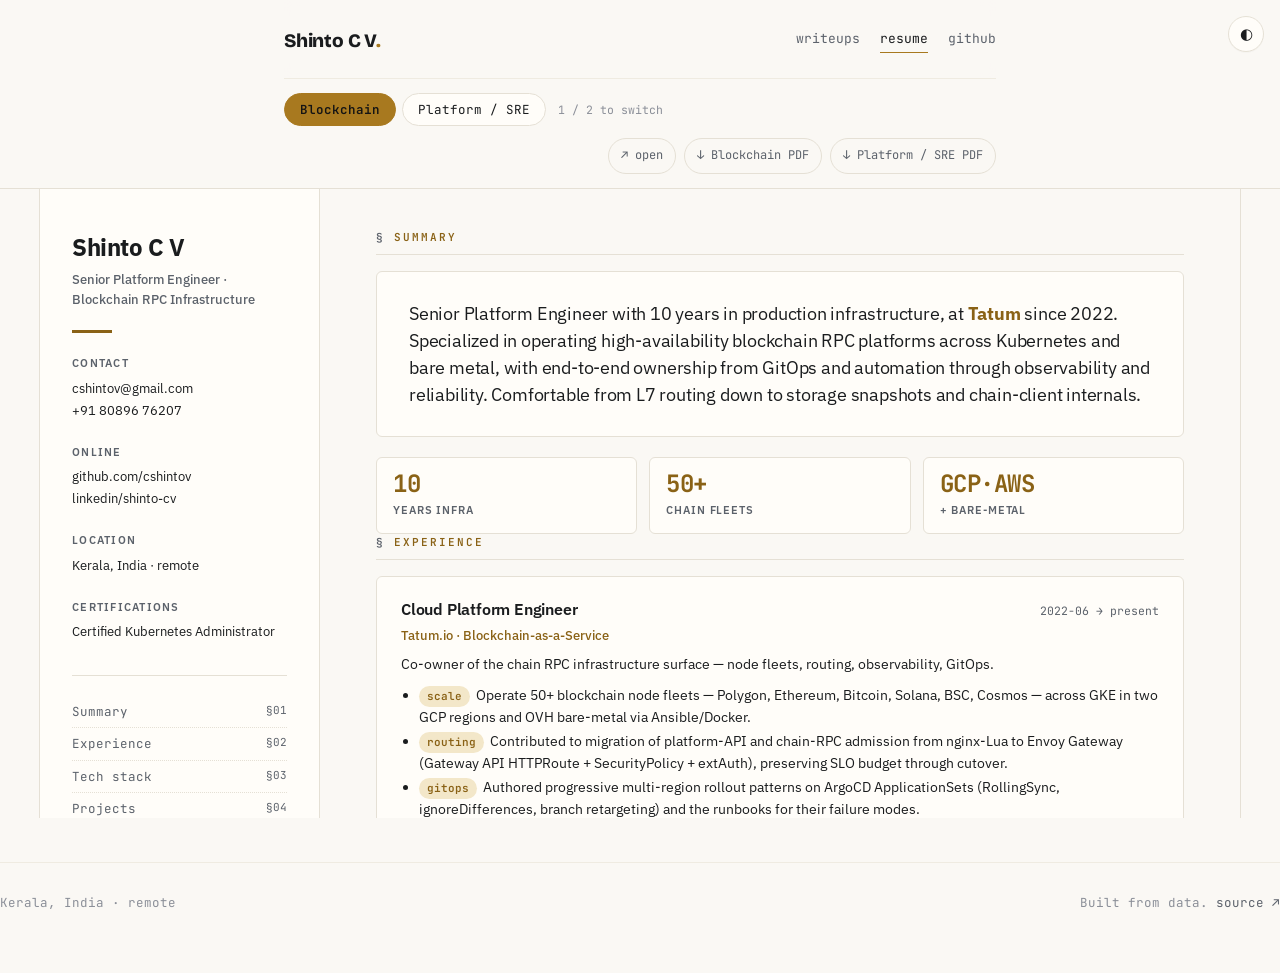
==== resume/index.html @ 3816ddf8 "Site revamp: generated home + writeups index + resume switcher on one design system; reposition summ" ====
<!DOCTYPE html>
<html lang="en">
<head>
<meta charset="utf-8">
<meta name="viewport" content="width=device-width, initial-scale=1">
<title>Resume · Shinto C V</title>
<meta name="description" content="10 years in production infrastructure. Specialized in operating high-availability blockchain RPC platforms across Kubernetes and bare metal, with end-to-end ownership from GitOps and automation through observability and reliability.
">
<link rel="canonical" href="https://cshintov.github.io/resume/">
<meta property="og:type" content="profile">
<meta property="og:title" content="Shinto C V · Senior Platform Engineer">
<meta property="og:description" content="10 years in production infrastructure. Specialized in operating high-availability blockchain RPC platforms across Kubernetes and bare metal, with end-to-end ownership from GitOps and automation through observability and reliability.
">
<meta property="og:url" content="https://cshintov.github.io/resume/">
<meta name="twitter:card" content="summary">
<style>
/* Shared site system: tokens, chrome (header/footer/toggle), type. Included by home, writeups, resume shells. */
@import url('https://fonts.googleapis.com/css2?family=Bricolage+Grotesque:opsz,wght@12..48,600;12..48,700;12..48,800&family=IBM+Plex+Sans:ital,wght@0,400;0,500;0,600;1,400&family=JetBrains+Mono:wght@400;500;600&display=swap');

:root{
  --bg:#faf8f4; --panel:#fffdf9; --panel-2:#f1ede4; --ink:#1a1c1e; --soft:#5c626b; --faint:#8b8f98;
  --line:#e5e0d5; --line-soft:#efebe1;
  --gold:#a8791f; --gold-2:#8a6216;
  --erigon:#d8501f; --sglang:#3a8f16;
  --shadow:0 1px 0 rgba(0,0,0,.02),0 14px 40px -26px rgba(40,30,10,.4);
  --mono:'JetBrains Mono',ui-monospace,SFMono-Regular,Menlo,monospace;
  --sans:'IBM Plex Sans',system-ui,sans-serif;
  --disp:'Bricolage Grotesque','IBM Plex Sans',system-ui,sans-serif;
}
@media (prefers-color-scheme: dark){
  :root:not([data-theme="light"]){
    --bg:#0d0f12; --panel:#14171b; --panel-2:#1b1f25; --ink:#edeef0; --soft:#99a0aa; --faint:#6b727c;
    --line:#262a30; --line-soft:#1e2228;
    --gold:#e0b25a; --gold-2:#e0b25a;
    --erigon:#ff7a45; --sglang:#8fe23a;
    --shadow:0 0 0 1px rgba(255,255,255,.02),0 30px 60px -34px rgba(0,0,0,.85);
  }
}
:root[data-theme="dark"]{
  --bg:#0d0f12; --panel:#14171b; --panel-2:#1b1f25; --ink:#edeef0; --soft:#99a0aa; --faint:#6b727c;
  --line:#262a30; --line-soft:#1e2228;
  --gold:#e0b25a; --gold-2:#e0b25a;
  --erigon:#ff7a45; --sglang:#8fe23a;
  --shadow:0 0 0 1px rgba(255,255,255,.02),0 30px 60px -34px rgba(0,0,0,.85);
}

*{box-sizing:border-box}
html{-webkit-text-size-adjust:100%;scroll-behavior:smooth}
body{margin:0;background:var(--bg);color:var(--ink);font-family:var(--sans);
  font-size:17px;line-height:1.6;-webkit-font-smoothing:antialiased}
a{color:inherit;text-decoration:none}
.wrap{max-width:760px;margin:0 auto;padding:0 24px}

header.site{display:flex;justify-content:space-between;align-items:center;
  padding:26px 0 22px;position:sticky;top:0;z-index:10;
  background:color-mix(in oklab,var(--bg) 88%,transparent);backdrop-filter:blur(8px);
  border-bottom:1px solid var(--line-soft)}
.brand{font-family:var(--disp);font-weight:800;font-size:19px;letter-spacing:-.01em}
.brand .dot{color:var(--gold)}
nav.top{display:flex;gap:20px;font-family:var(--mono);font-size:13px;color:var(--soft)}
nav.top a{padding-bottom:2px;border-bottom:1.5px solid transparent;transition:border-color .15s,color .15s}
nav.top a:hover,nav.top a.on{color:var(--ink);border-bottom-color:var(--gold)}
@media(max-width:520px){nav.top{gap:14px;font-size:12px}}

.sec{padding:46px 0 8px}
.sec-head{display:flex;align-items:baseline;justify-content:space-between;margin-bottom:8px}
.sec-head h2{font-family:var(--disp);font-weight:700;font-size:14px;letter-spacing:.14em;
  text-transform:uppercase;color:var(--soft);margin:0}
.sec-head .count{font-family:var(--mono);font-size:12px;color:var(--faint)}

/* writeup rows (shared by home feed and writeups index) */
.feed{display:flex;flex-direction:column}
.post{display:block;padding:26px 0 26px 22px;border-top:1px solid var(--line);position:relative;transition:padding-left .18s}
.post:first-child{border-top:0}
.post::before{content:"";position:absolute;left:0;top:30px;width:4px;height:0;border-radius:3px;background:var(--accent);transition:height .18s}
.post:hover{padding-left:30px}
.post:hover::before{height:calc(100% - 52px)}
.post .meta{font-family:var(--mono);font-size:12.5px;color:var(--faint);display:flex;flex-wrap:wrap;gap:8px;align-items:center;margin-bottom:11px}
.post .meta .chip{color:var(--accent);border:1px solid color-mix(in oklab,var(--accent) 40%,var(--line));border-radius:5px;padding:2px 8px;letter-spacing:.02em}
.post .meta .sep{color:var(--line)}
.post h3{font-family:var(--disp);font-weight:700;letter-spacing:-.015em;line-height:1.08;font-size:clamp(24px,4.4vw,32px);margin:0 0 9px;text-wrap:balance;transition:color .15s}
.post:hover h3{color:var(--accent)}
.post .dek{color:var(--soft);font-size:16.5px;max-width:60ch;margin:0}
.post .dek code{font-family:var(--mono);font-size:.9em}
.post .go{font-family:var(--mono);font-size:12.5px;color:var(--faint);margin-top:13px;display:inline-flex;gap:7px;align-items:center}
.post:hover .go{color:var(--accent)}

footer.site{margin-top:44px;padding:30px 0 60px;border-top:1px solid var(--line-soft);
  font-family:var(--mono);font-size:12.5px;color:var(--faint);display:flex;justify-content:space-between;flex-wrap:wrap;gap:12px}
footer.site a{color:var(--soft)} footer.site a:hover{color:var(--gold)}

.toggle{position:fixed;top:16px;right:16px;z-index:20;width:36px;height:36px;border-radius:50%;
  border:1px solid var(--line);background:var(--panel);color:var(--ink);cursor:pointer;font-size:15px;box-shadow:var(--shadow)}
.toggle:hover{border-color:var(--gold)}
@media(max-width:520px){.toggle{display:none}}
@media (prefers-reduced-motion: reduce){*{animation:none!important;transition:none!important;scroll-behavior:auto}}html,body{height:100%}
body{display:flex;flex-direction:column}
.wrap.top{flex:0 0 auto;width:100%}
.bar{display:flex;align-items:center;gap:12px;flex-wrap:wrap;padding:14px 0 14px}
.tabs{display:flex;gap:6px;flex-wrap:wrap}
.tabs button{appearance:none;background:var(--panel);border:1px solid var(--line);color:var(--ink);
  padding:7px 15px;border-radius:999px;font-family:var(--mono);font-size:12.5px;cursor:pointer;transition:all .15s}
.tabs button:hover{border-color:var(--gold)}
.tabs button.active{background:var(--gold);border-color:var(--gold);color:#141414;font-weight:600}
.actions{margin-left:auto;display:flex;gap:8px;flex-wrap:wrap}
.actions a{font-family:var(--mono);font-size:12px;color:var(--soft);padding:7px 12px;border:1px solid var(--line);border-radius:999px;white-space:nowrap;transition:all .15s}
.actions a:hover{color:var(--ink);border-color:var(--gold)}
.hint{font-family:var(--mono);font-size:11.5px;color:var(--faint)}
main{flex:1 1 auto;position:relative;min-height:70vh;border-top:1px solid var(--line)}
iframe{position:absolute;inset:0;width:100%;height:100%;border:0;display:none;background:#fff}
iframe.active{display:block}
@media(max-width:520px){.actions{margin-left:0}.hint{display:none}}
</style>
</head>
<body>
<div class="wrap top">
  <button class="toggle" id="themeBtn" aria-label="Toggle theme">◐</button>
<header class="site">
  <a class="brand" href="/">Shinto C V<span class="dot">.</span></a>
  <nav class="top">
    <a href="/writeups/">writeups</a>
    <a href="/resume/" class="on">resume</a>
    <a href="https://github.com/cshintov" target="_blank" rel="noopener">github</a>
  </nav>
</header>
  <div class="bar">
    <nav class="tabs">
<button data-src="/variants/engineering-brief.html?v=1787831545" class="active">Blockchain</button>
<button data-src="/variants/engineering-brief-platform.html?v=1787831545">Platform / SRE</button>
    </nav>
    <span class="hint">1 / 2 to switch</span>
    <div class="actions">
      <a id="open-tab" href="/variants/engineering-brief.html" target="_blank" rel="noopener">↗ open</a>
<a href="/variants/pdf/engineering-brief.pdf" target="_blank">↓ Blockchain PDF</a><a href="/variants/pdf/engineering-brief-platform.pdf" target="_blank">↓ Platform / SRE PDF</a>    </div>
  </div>
</div>

<main>
<iframe id="f-engineering-brief" src="/variants/engineering-brief.html?v=1787831545" class="active" title="Blockchain"></iframe>
<iframe id="f-engineering-brief-platform" data-src="/variants/engineering-brief-platform.html?v=1787831545" title="Platform / SRE"></iframe>
</main>

<script>
  const allTabs = document.querySelectorAll('nav.tabs button');
  const frames = document.querySelectorAll('main iframe');
  const openTab = document.getElementById('open-tab');
  function activate(src) {
    const bareKey = src.replace(/\?.*$/, '').replace('/variants/', '').replace('.html', '');
    allTabs.forEach(b => b.classList.toggle('active', b.dataset.src === src));
    frames.forEach(fr => {
      const want = (fr.id === 'f-' + bareKey);
      if (want && !fr.src) fr.src = fr.dataset.src || src;
      fr.classList.toggle('active', want);
    });
    openTab.href = src;
    history.replaceState(null, '', '#' + bareKey);
  }
  allTabs.forEach(b => b.addEventListener('click', () => activate(b.dataset.src)));
  window.addEventListener('keydown', e => {
    if (e.metaKey || e.ctrlKey || e.altKey) return;
    const i = parseInt(e.key, 10);
    if (i >= 1 && i <= allTabs.length) { e.preventDefault(); activate(allTabs[i-1].dataset.src); }
  });
  const hash = location.hash.replace('#','');
  if (hash) { const m = Array.from(allTabs).find(b => b.dataset.src.includes(hash)); if (m) activate(m.dataset.src); }
</script>
<footer class="site">
  <span>Kerala, India · remote</span>
  <span>Built from data. <a href="https://github.com/cshintov/cshintov.github.io" target="_blank" rel="noopener">source ↗</a></span>
</footer>
<script>
(function(){
  var b=document.getElementById('themeBtn'),root=document.documentElement;
  if(!b)return;
  function cur(){var t=root.getAttribute('data-theme');return t||((window.matchMedia&&matchMedia('(prefers-color-scheme: dark)').matches)?'dark':'light');}
  b.addEventListener('click',function(){root.setAttribute('data-theme',cur()==='dark'?'light':'dark');});
})();
</script>
</body>
</html>
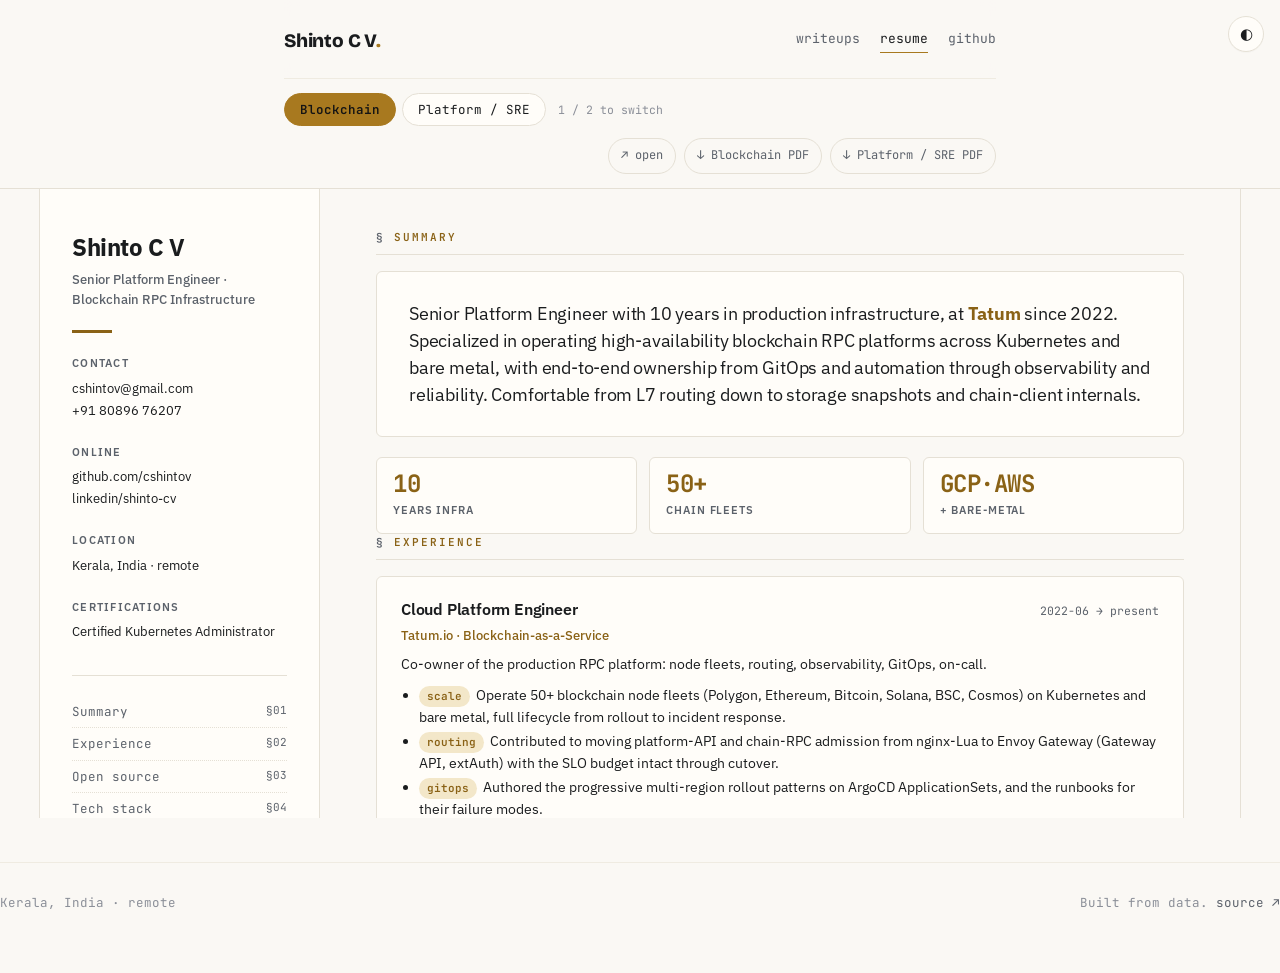
==== commit 53c85711: "Rebuild site after resume refresh" ====
--- a/resume/index.html
+++ b/resume/index.html
@@ -125,8 +125,8 @@
 </header>
   <div class="bar">
     <nav class="tabs">
-<button data-src="/variants/engineering-brief.html?v=1787831545" class="active">Blockchain</button>
-<button data-src="/variants/engineering-brief-platform.html?v=1787831545">Platform / SRE</button>
+<button data-src="/variants/engineering-brief.html?v=1787848782" class="active">Blockchain</button>
+<button data-src="/variants/engineering-brief-platform.html?v=1787848782">Platform / SRE</button>
     </nav>
     <span class="hint">1 / 2 to switch</span>
     <div class="actions">
@@ -136,8 +136,8 @@
 </div>
 
 <main>
-<iframe id="f-engineering-brief" src="/variants/engineering-brief.html?v=1787831545" class="active" title="Blockchain"></iframe>
-<iframe id="f-engineering-brief-platform" data-src="/variants/engineering-brief-platform.html?v=1787831545" title="Platform / SRE"></iframe>
+<iframe id="f-engineering-brief" src="/variants/engineering-brief.html?v=1787848782" class="active" title="Blockchain"></iframe>
+<iframe id="f-engineering-brief-platform" data-src="/variants/engineering-brief-platform.html?v=1787848782" title="Platform / SRE"></iframe>
 </main>
 
 <script>
